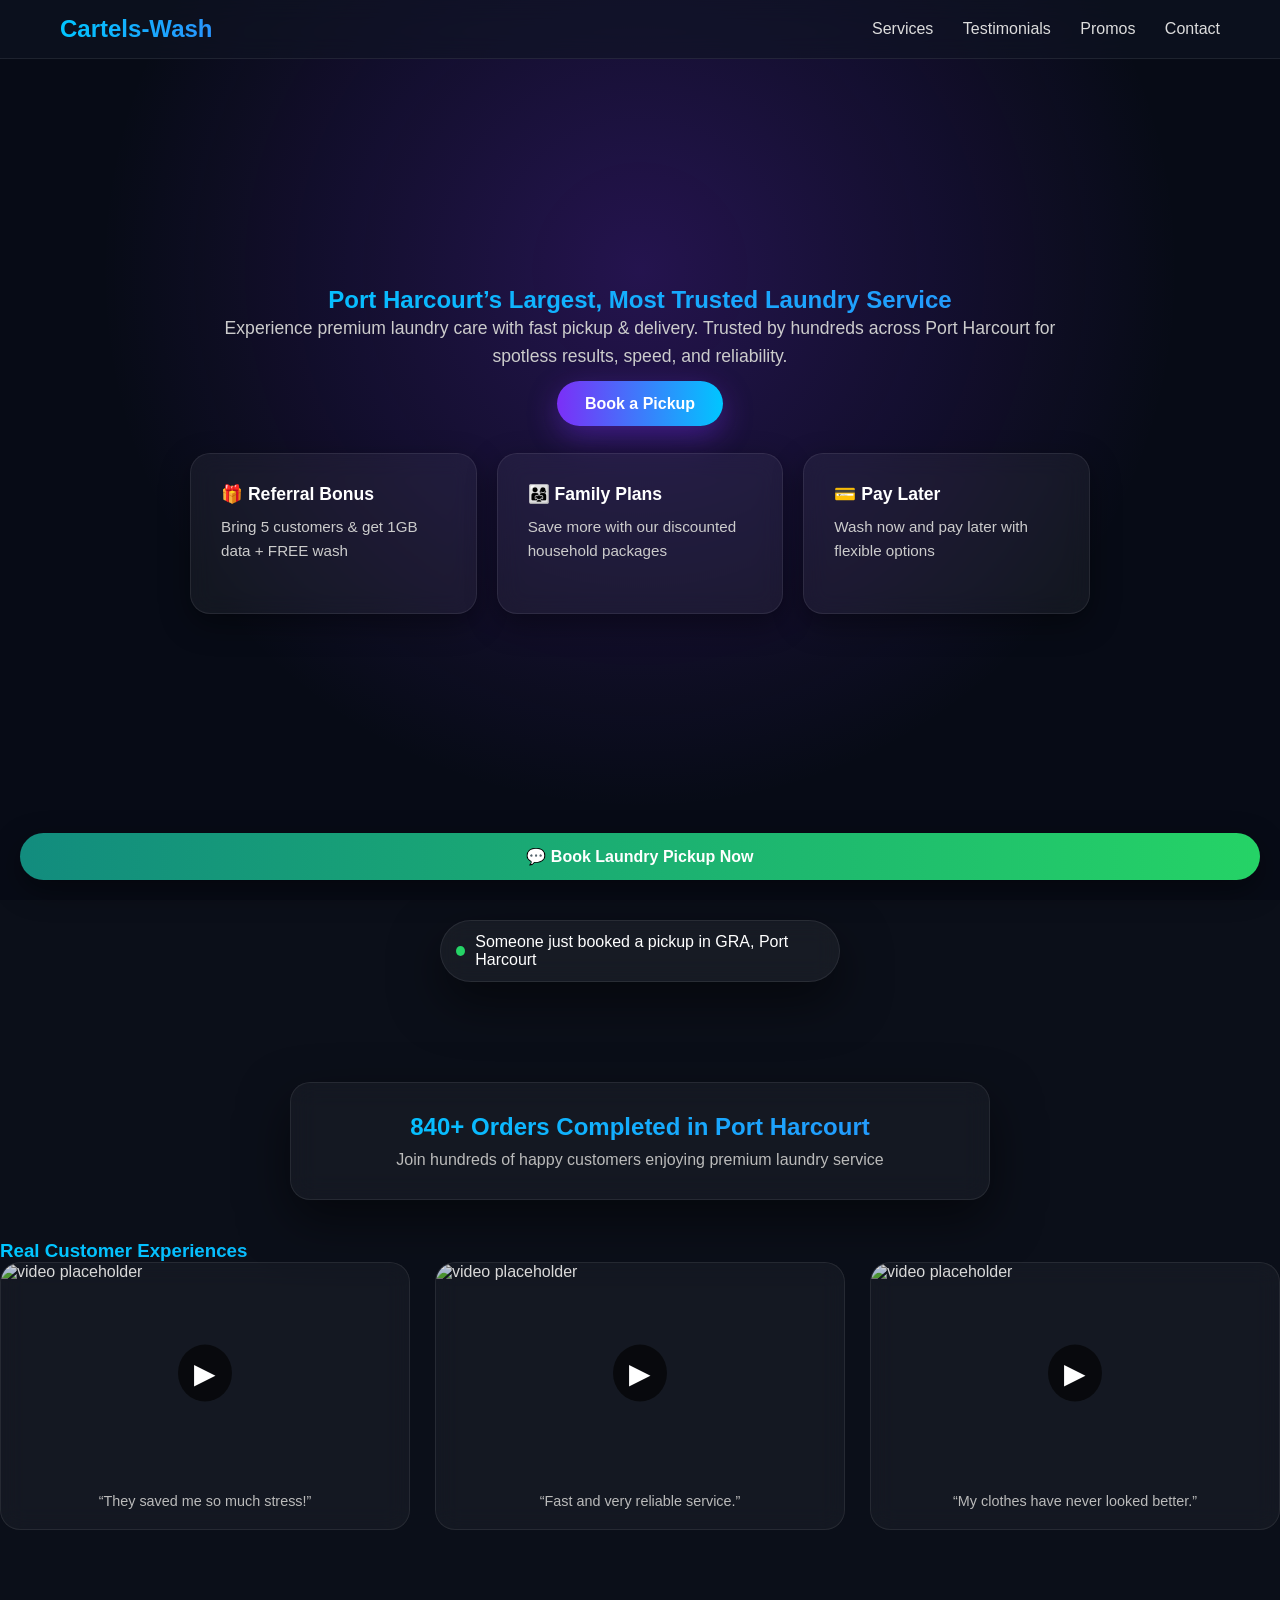
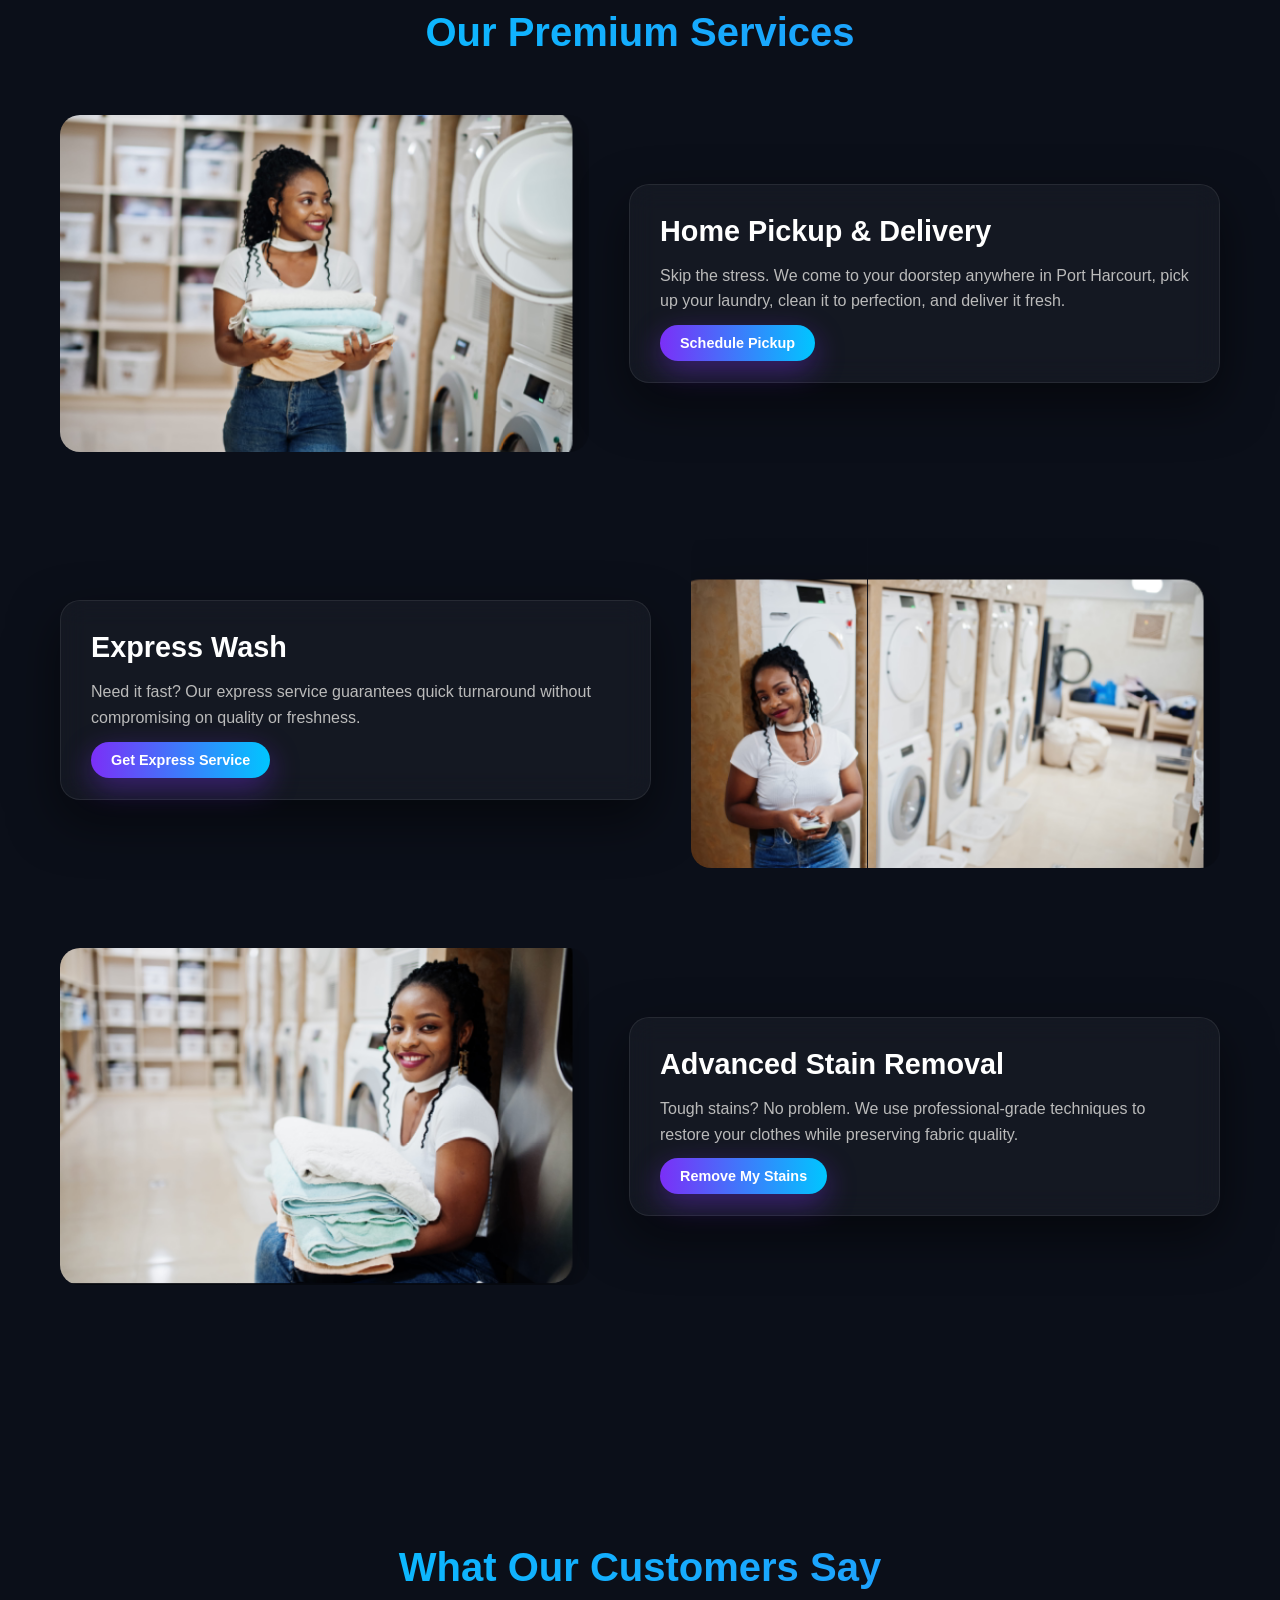
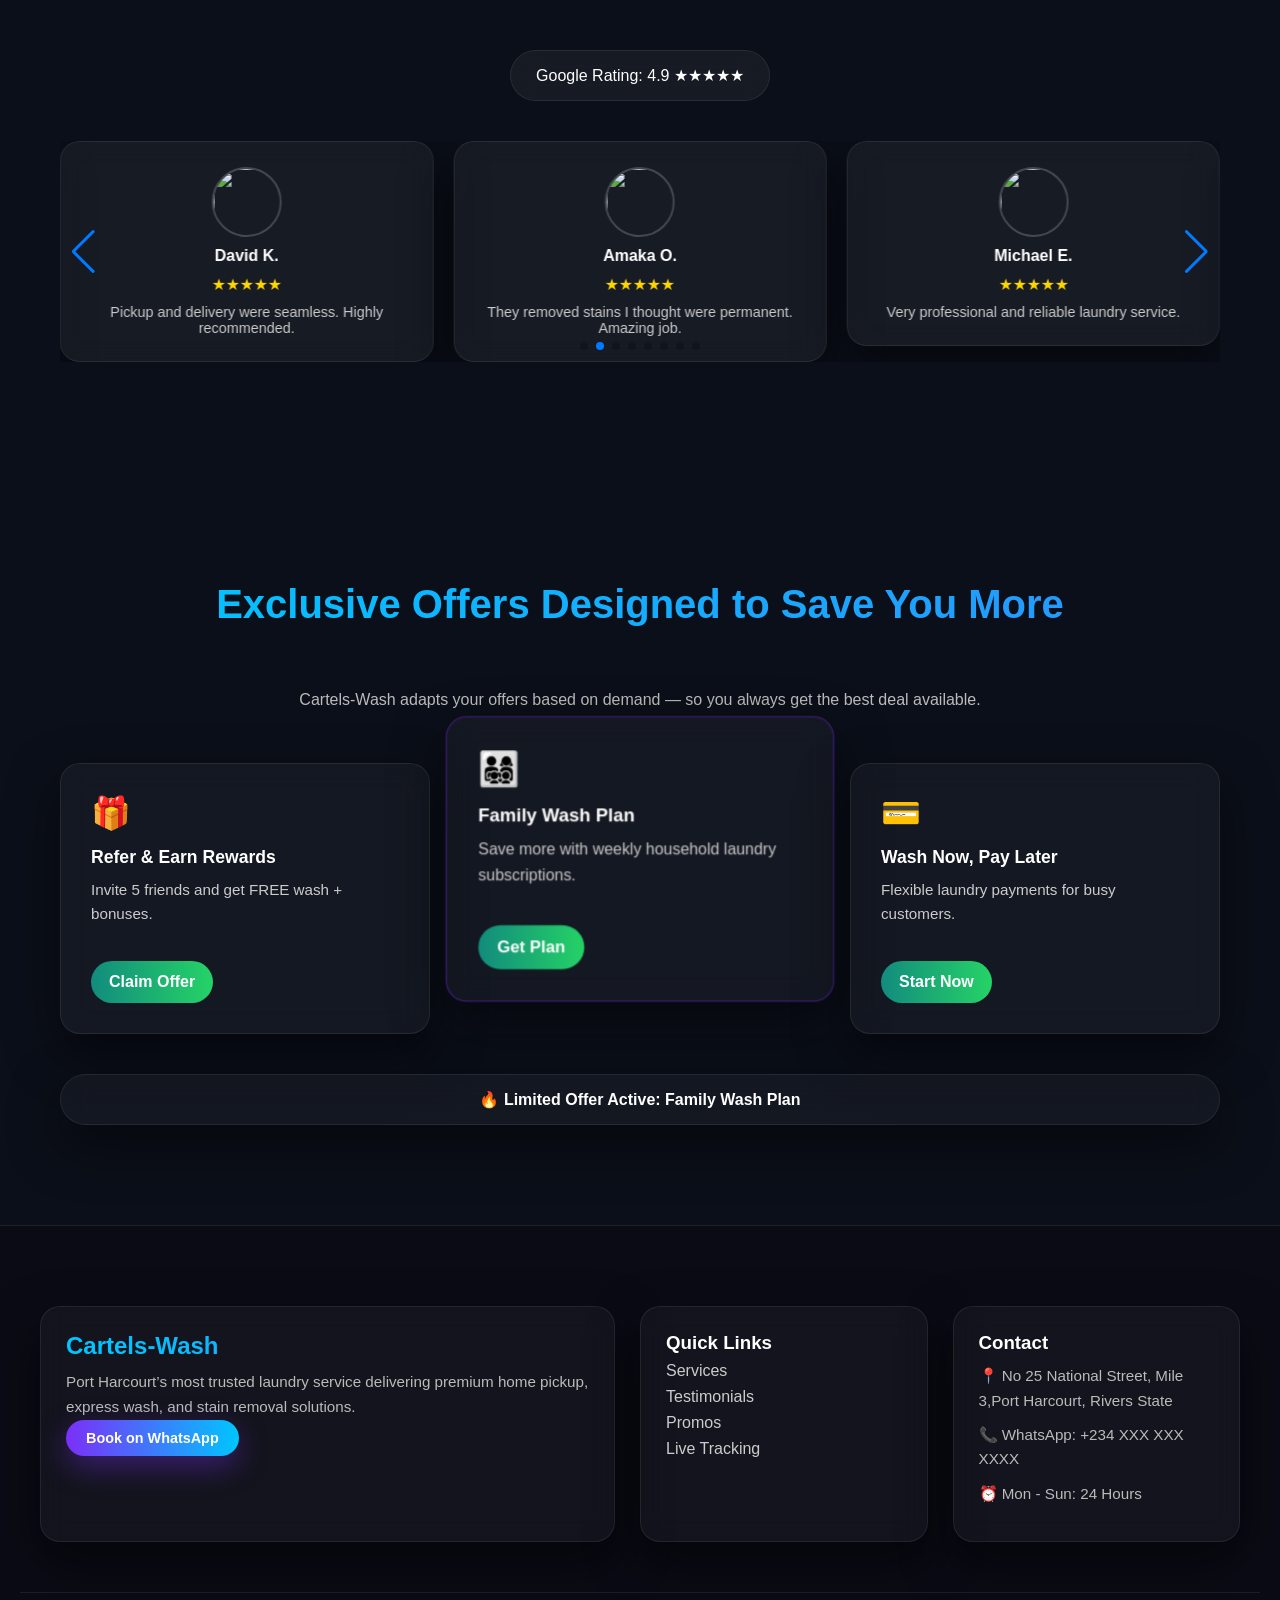
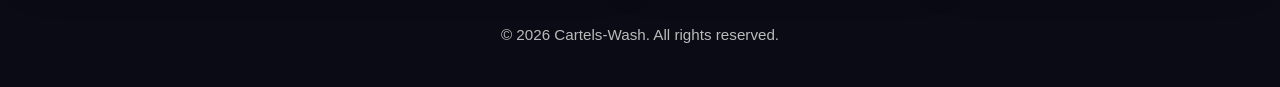
==== index.html @ fe644634 "Initial commit: Cartels-Wash laundry service website" ====
<!DOCTYPE html>
<html lang="en">
<head>
  <meta charset="UTF-8" />
  <meta name="viewport" content="width=device-width, initial-scale=1.0"/>
  <title>Cartels-Wash</title>
  <link rel="stylesheet" href="styles.css" />
  <link rel="stylesheet" href="https://cdn.jsdelivr.net/npm/swiper@11/swiper-bundle.min.css" />
</head>
<body>

  <!-- NAVBAR -->
  <header class="navbar">
    <div class="nav-container">
      <div class="logo">Cartels-Wash</div>

      <nav class="nav-links">
        <a href="#services">Services</a>
        <a href="#testimonials">Testimonials</a>
        <a href="#promos">Promos</a>
        <a href="#contact">Contact</a>
      </nav>

      <div class="menu-toggle">&#9776;</div>
    </div>
  </header>


<section class="hero">

  <!-- 🎬 VIDEO BACKGROUND -->
  <video class="hero-video" autoplay muted loop playsinline>

    <!-- Replace this with your own hosted video later -->
    <source src="videos/30704-383980332_medium.mp4" type="video/mp4">

    Your browser does not support the video tag.

  </video>

  <!-- 🌑 DARK OVERLAY -->
  <div class="hero-overlay"></div>

  <!-- ✨ GLOW EFFECT -->
  <div class="hero-glow"></div>

  <!-- CONTENT -->
  <div class="hero-content">


<h1 class="gradient-text" id="heroTitle">
  Port Harcourt’s Largest, Most Trusted Laundry Service
</h1>

    <p class="hero-sub">
      Experience premium laundry care with fast pickup & delivery.
      Trusted by hundreds across Port Harcourt for spotless results, speed, and reliability.
    </p>

    <a href="https://wa.me/234XXXXXXXXXX?text=Hi%20Cartels-Wash,%20I%20want%20to%20book%20a%20pickup"
       class="cta-btn">

      Book a Pickup

    </a>

    <!-- PROMO CARDS (UNCHANGED) -->
    <div class="hero-promos">

      <div class="promo-card">
        <h3>🎁 Referral Bonus</h3>
        <p>Bring 5 customers & get 1GB data + FREE wash</p>
      </div>

      <div class="promo-card">
        <h3>👨‍👩‍👧 Family Plans</h3>
        <p>Save more with our discounted household packages</p>
      </div>

      <div class="promo-card">
        <h3>💳 Pay Later</h3>
        <p>Wash now and pay later with flexible options</p>
      </div>

    </div>

  </div>

</section>
<script>

const headlines = [
  "Port Harcourt’s Largest, Most Trusted Laundry Service",
  "Premium Laundry Pickup & Delivery at Your Doorstep 🚚",
  "Fast. Clean. Reliable. Laundry You Can Trust 🧼",
  "Same-Day Express Wash for Busy Professionals ⚡",
  "Luxury Fabric Care With Professional Finish ✨"
];

let index = 0;

setInterval(() => {

  const title = document.getElementById("heroTitle");

  // fade out
  title.style.opacity = 0;
  title.style.transform = "translateY(10px)";

  setTimeout(() => {

    index = (index + 1) % headlines.length;
    title.innerText = headlines[index];

    // fade in
    title.style.opacity = 1;
    title.style.transform = "translateY(0px)";

  }, 400);

}, 3500);

</script>


<div class="live-feed glass-card">

  <div class="live-dot"></div>
  <p id="liveText">Someone just booked a pickup in GRA, Port Harcourt</p>

</div>
<script>
const messages = [
  "Someone just booked a pickup in GRA, Port Harcourt",
  "New order confirmed in Rumuokoro 🚀",
  "A customer just scheduled express wash 💨",
  "Laundry pickup booked in Old GRA 🧺",
  "Family plan just activated 👨‍👩‍👧‍👦"
];

let i = 0;

setInterval(() => {
  document.getElementById("liveText").innerText = messages[i];
  i = (i + 1) % messages.length;
}, 3000);
</script>


<div id="exitPopup" class="popup">

  <div class="popup-card glass-card">

    <h2>Wait! Before You Go 👀</h2>

    <p>
      Get <b>FREE pickup delivery</b> on your first order today in Port Harcourt.
      Don’t miss this limited offer.
    </p>

    <a href="https://wa.me/234XXXXXXXXXX?text=Hi%20Cartels-Wash,%20I%20want%20the%20free%20pickup%20offer"
       class="cta-btn">

      Claim Free Pickup

    </a>

    <button onclick="closePopup()">No Thanks</button>

  </div>

</div>
<script>
let shown = false;

document.addEventListener("mouseout", function(e) {
  if (e.clientY < 10 && !shown) {
    document.getElementById("exitPopup").style.display = "flex";
    shown = true;
  }
});

function closePopup() {
  document.getElementById("exitPopup").style.display = "none";
}
</script>


<!-- LIVE COUNTER -->
<section class="counter-section fade-in">
  <div class="counter-box glass-card">
    <h2 class="gradient-text">
      <span id="orderCount">0</span>+ Orders Completed in Port Harcourt
    </h2>
    <p>Join hundreds of happy customers enjoying premium laundry service</p>
  </div>
</section>



<div class="video-testimonials fade-in">

  <h3 class="gradient-text">Real Customer Experiences</h3>

  <div class="video-grid">

    <!-- VIDEO 1 -->
    <div class="video-card">
      <div class="video-placeholder" data-video="video1">
        <img src="https://via.placeholder.com/600x400/1a1f2e/ffffff?text=Customer+Video+1" alt="video placeholder">
        <div class="play-btn">▶</div>
      </div>
      <p>“They saved me so much stress!”</p>
    </div>

    <!-- VIDEO 2 -->
    <div class="video-card">
      <div class="video-placeholder" data-video="video2">
        <img src="https://via.placeholder.com/600x400/1a1f2e/ffffff?text=Customer+Video+2" alt="video placeholder">
        <div class="play-btn">▶</div>
      </div>
      <p>“Fast and very reliable service.”</p>
    </div>

    <!-- VIDEO 3 -->
    <div class="video-card">
      <div class="video-placeholder" data-video="video3">
        <img src="https://via.placeholder.com/600x400/1a1f2e/ffffff?text=Customer+Video+3" alt="video placeholder">
        <div class="play-btn">▶</div>
      </div>
      <p>“My clothes have never looked better.”</p>
    </div>

  </div>
</div>

<script>
document.querySelectorAll('.video-placeholder').forEach(item => {
  item.addEventListener('click', () => {
    
    // SAFE PLACEHOLDER BEHAVIOR
    // Later you can replace this with real video logic

    item.innerHTML = `
      <div style="
        height:220px;
        display:flex;
        align-items:center;
        justify-content:center;
        color:#fff;
        background:#111827;
        font-size:0.9rem;
      ">
        Video will play here (add file later)
      </div>
    `;
  });
});
</script>

<!-- SERVICES -->
<section class="services" id="services">

  <h2 class="section-title gradient-text fade-in">
    Our Premium Services
  </h2>

  <!-- SERVICE 1 -->
  <div class="service-row fade-in">
    <div class="service-image parallax">
      <img src="videos/cheerful-african-american-woman-with-towels-hands-near-washing-machine-selfservice-laundry (1).jpg" alt="">
    </div>

    <div class="service-content glass-card fade-in">
      <h3>Home Pickup & Delivery</h3>
      <p>
        Skip the stress. We come to your doorstep anywhere in Port Harcourt,
        pick up your laundry, clean it to perfection, and deliver it fresh.
      </p>
      <a href="https://wa.link/yourlink" target="_blank" class="cta-btn small">
        Schedule Pickup
      </a>
    </div>
  </div>

  <!-- SERVICE 2 -->
  <div class="service-row reverse fade-in">
    <div class="service-image parallax">
      <img src="videos/expresswash (1).jpg" alt="">
    </div>

    <div class="service-content glass-card fade-in">
      <h3>Express Wash</h3>
      <p>
        Need it fast? Our express service guarantees quick turnaround
        without compromising on quality or freshness.
      </p>
      <a href="https://wa.link/yourlink" target="_blank" class="cta-btn small">
        Get Express Service
      </a>
    </div>
  </div>

  <!-- SERVICE 3 -->
  <div class="service-row fade-in">
    <div class="service-image parallax">
      <img src="videos/expresswash (2).jpg" alt="">
    </div>

    <div class="service-content glass-card fade-in">
      <h3>Advanced Stain Removal</h3>
      <p>
        Tough stains? No problem. We use professional-grade techniques
        to restore your clothes while preserving fabric quality.
      </p>
      <a href="https://wa.link/yourlink" target="_blank" class="cta-btn small">
        Remove My Stains
      </a>
    </div>
  </div>

</section>

<!-- SCRIPTS -->
<script>
/* FADE-IN OBSERVER */
const observer = new IntersectionObserver((entries) => {
  entries.forEach(entry => {
    if (entry.isIntersecting) {
      entry.target.classList.add('show');
    }
  });
}, { threshold: 0 });

document.querySelectorAll('.fade-in').forEach(el => {
  observer.observe(el);
});


/* PARALLAX EFFECT */
window.addEventListener('scroll', () => {
  document.querySelectorAll('.parallax img').forEach(img => {
    const rect = img.getBoundingClientRect();
    const speed = 0.15;

    if (rect.top < window.innerHeight && rect.bottom > 0) {
      const offset = rect.top * speed;
      img.style.transform = `translateY(${offset}px) scale(1.05)`;
    }
  });
});


/* LIVE COUNTER */
let countStarted = false;

const counterObserver = new IntersectionObserver((entries) => {
  entries.forEach(entry => {
    if (entry.isIntersecting && !countStarted) {
      countStarted = true;

      let count = 0;
      const target = 1250;
      const speed = 20;

      const interval = setInterval(() => {
        count += 10;
        document.getElementById('orderCount').innerText = count;

        if (count >= target) {
          document.getElementById('orderCount').innerText = target;
          clearInterval(interval);
        }
      }, speed);
    }
  });
});

counterObserver.observe(document.querySelector('.counter-section'));
</script>



<section class="testimonials" id="testimonials">

  <h2 class="section-title gradient-text">
    What Our Customers Say
  </h2>

  <!-- GOOGLE BADGE -->
  <div class="google-badge">
    <span>Google Rating: 4.9 ★★★★★</span>
  </div>

  <!-- SWIPER -->
  <div class="swiper mySwiper">

    <div class="swiper-wrapper">

      <!-- CARD 1 -->
      <div class="swiper-slide">
        <div class="testimonial-card glass-card">
          <img src="https://randomuser.me/api/portraits/women/1.jpg" class="avatar">
          <h4>Chioma A.</h4>
          <div class="stars">★★★★★</div>
          <p>Best laundry service in Port Harcourt. Super clean and fast!</p>
        </div>
      </div>

      <!-- CARD 2 -->
      <div class="swiper-slide">
        <div class="testimonial-card glass-card">
          <img src="https://randomuser.me/api/portraits/men/2.jpg" class="avatar">
          <h4>David K.</h4>
          <div class="stars">★★★★★</div>
          <p>Pickup and delivery were seamless. Highly recommended.</p>
        </div>
      </div>

      <!-- CARD 3 -->
      <div class="swiper-slide">
        <div class="testimonial-card glass-card">
          <img src="https://randomuser.me/api/portraits/women/3.jpg" class="avatar">
          <h4>Amaka O.</h4>
          <div class="stars">★★★★★</div>
          <p>They removed stains I thought were permanent. Amazing job.</p>
        </div>
      </div>

      <!-- CARD 4 -->
      <div class="swiper-slide">
        <div class="testimonial-card glass-card">
          <img src="https://randomuser.me/api/portraits/men/4.jpg" class="avatar">
          <h4>Michael E.</h4>
          <div class="stars">★★★★★</div>
          <p>Very professional and reliable laundry service.</p>
        </div>
      </div>

      <!-- CARD 5 -->
      <div class="swiper-slide">
        <div class="testimonial-card glass-card">
          <img src="https://randomuser.me/api/portraits/women/5.jpg" class="avatar">
          <h4>Grace N.</h4>
          <div class="stars">★★★★★</div>
          <p>Affordable family plan saved me so much money.</p>
        </div>
      </div>

      <!-- CARD 6 -->
      <div class="swiper-slide">
        <div class="testimonial-card glass-card">
          <img src="https://randomuser.me/api/portraits/men/6.jpg" class="avatar">
          <h4>Samuel T.</h4>
          <div class="stars">★★★★★</div>
          <p>Always on time. Very consistent service quality.</p>
        </div>
      </div>

      <!-- CARD 7 -->
      <div class="swiper-slide">
        <div class="testimonial-card glass-card">
          <img src="https://randomuser.me/api/portraits/women/7.jpg" class="avatar">
          <h4>Joy U.</h4>
          <div class="stars">★★★★★</div>
          <p>Clothes always smell fresh and feel brand new.</p>
        </div>
      </div>

      <!-- CARD 8 -->
      <div class="swiper-slide">
        <div class="testimonial-card glass-card">
          <img src="https://randomuser.me/api/portraits/men/8.jpg" class="avatar">
          <h4>Emeka C.</h4>
          <div class="stars">★★★★★</div>
          <p>Best laundry experience I’ve had in Port Harcourt.</p>
        </div>
      </div>

    </div>

    <!-- CONTROLS -->
    <div class="swiper-pagination"></div>
    <div class="swiper-button-next"></div>
    <div class="swiper-button-prev"></div>

  </div>

</section>



<section class="promos" id="promos">

  <h2 class="section-title gradient-text fade-in">
    Exclusive Offers Designed to Save You More
  </h2>

  <p class="promo-sub fade-in">
    Cartels-Wash adapts your offers based on demand — so you always get the best deal available.
  </p>

  <div class="promo-grid">

    <div class="promo-card glass-card fade-in" data-type="referral">
      <div class="promo-icon">🎁</div>
      <h3>Refer & Earn Rewards</h3>
      <p>Invite 5 friends and get FREE wash + bonuses.</p>
      <a class="promo-btn whatsapp-btn">Claim Offer</a>
    </div>

    <div class="promo-card glass-card fade-in highlight" data-type="family">
      <div class="promo-icon">👨‍👩‍👧‍👦</div>
      <h3>Family Wash Plan</h3>
      <p>Save more with weekly household laundry subscriptions.</p>
      <a class="promo-btn whatsapp-btn">Get Plan</a>
    </div>

    <div class="promo-card glass-card fade-in" data-type="flex">
      <div class="promo-icon">💳</div>
      <h3>Wash Now, Pay Later</h3>
      <p>Flexible laundry payments for busy customers.</p>
      <a class="promo-btn whatsapp-btn">Start Now</a>
    </div>

  </div>

  <!-- LIVE OFFER STATUS -->
  <div class="offer-status glass-card fade-in">
    🔥 Limited Offer Active: <span id="activeOffer">Family Wash Plan</span>
  </div>

</section>

<script>

const phone = "234XXXXXXXXXX";

// Promo data (AI-like logic source)
const promoData = {
  referral: {
    message: "Hi Cartels-Wash, I want to claim the Refer & Earn reward 🎁",
    urgency: "🔥 Limited referral bonus active today!"
  },
  family: {
    message: "Hi Cartels-Wash, I want the Family Wash subscription 👨‍👩‍👧‍👦",
    urgency: "⚡ Most popular plan in Port Harcourt right now!"
  },
  flex: {
    message: "Hi Cartels-Wash, I want Wash Now Pay Later option 💳",
    urgency: "⏳ Flexible payment slots are limited today!"
  }
};

let currentPromo = "family";

// Attach WhatsApp links dynamically
function updateWhatsAppLinks() {

  document.querySelectorAll(".promo-card").forEach(card => {

    const type = card.getAttribute("data-type");

    const btn = card.querySelector(".whatsapp-btn");

    btn.href =
      "https://wa.me/" +
      phone +
      "?text=" +
      encodeURIComponent(promoData[type].message);

  });

}

// Rotate active promo (creates urgency psychology)
function rotatePromo() {

  const keys = Object.keys(promoData);

  let index = 0;

  setInterval(() => {

    currentPromo = keys[index];

    document.getElementById("activeOffer").innerText =
      currentPromo.charAt(0).toUpperCase() + currentPromo.slice(1) + " Plan";

    // highlight active card
    document.querySelectorAll(".promo-card").forEach(card => {
      card.classList.remove("active");
      if (card.getAttribute("data-type") === currentPromo) {
        card.classList.add("active");
      }
    });

    index = (index + 1) % keys.length;

  }, 4000);
}

// Smart hover tracking (behavior signal)
document.querySelectorAll(".promo-card").forEach(card => {
  card.addEventListener("mouseenter", () => {
    const type = card.getAttribute("data-type");
    console.log("User interested in:", type);
  });
});

// INIT
updateWhatsAppLinks();
rotatePromo();

</script>


<footer class="footer fade-in">

  <div class="footer-container">

    <!-- BRAND COLUMN -->
    <div class="footer-brand glass-card">

      <h2 class="gradient-text">Cartels-Wash</h2>

      <p>
        Port Harcourt’s most trusted laundry service delivering premium
        home pickup, express wash, and stain removal solutions.
      </p>

      <a href="https://wa.me/234XXXXXXXXXX?text=Hi%20Cartels-Wash,%20I%20want%20to%20book%20a%20pickup"
         class="cta-btn small">

        Book on WhatsApp

      </a>

    </div>

    <!-- QUICK LINKS -->
    <div class="footer-links glass-card">

      <h3>Quick Links</h3>

      <a href="#services">Services</a>
      <a href="#testimonials">Testimonials</a>
      <a href="#promos">Promos</a>
      <a href="#tracking">Live Tracking</a>

    </div>

    <!-- CONTACT -->
    <div class="footer-contact glass-card">

      <h3>Contact</h3>

      <p>📍 No 25 National Street, Mile 3,Port Harcourt, Rivers State</p>
      <p>📞 WhatsApp: +234 XXX XXX XXXX</p>
      <p>⏰ Mon - Sun: 24 Hours</p>

    </div>

  </div>

  <!-- BOTTOM BAR -->
  <div class="footer-bottom">

<p>© 2026 Cartels-Wash. All rights reserved.</p>

  </div>

</footer>


<a href="https://wa.me/234XXXXXXXXXX?text=Hi%20Cartels-Wash,%20I%20want%20to%20book%20a%20pickup%20for%20laundry"
   class="sticky-whatsapp"
   target="_blank">

  💬 Book Laundry Pickup Now

</a>
<script src="https://cdn.jsdelivr.net/npm/swiper@11/swiper-bundle.min.js"></script>

<script>
const swiper = new Swiper(".mySwiper", {
  loop: true,
  spaceBetween: 20,
  autoplay: {
    delay: 2500,
    disableOnInteraction: false,
  },

  pagination: {
    el: ".swiper-pagination",
    clickable: true,
  },

  navigation: {
    nextEl: ".swiper-button-next",
    prevEl: ".swiper-button-prev",
  },

  breakpoints: {
    0: { slidesPerView: 1 },
    768: { slidesPerView: 2 },
    1024: { slidesPerView: 3 }
  }
});
</script>
</body>
</html>
---- styles.css ----
/* RESET */
* {
  margin: 0;
  padding: 0;
  box-sizing: border-box;
  font-family: 'Segoe UI', sans-serif;
}

body {
  background: #0b0f19;
  color: #fff;
}

/* NAVBAR */
.navbar {
  position: fixed;
  top: 0;
  width: 100%;
  z-index: 1000;
  backdrop-filter: blur(12px);
  background: rgba(15, 20, 35, 0.6);
  border-bottom: 1px solid rgba(255, 255, 255, 0.08);
}

.nav-container {
  max-width: 1200px;
  margin: auto;
  padding: 15px 20px;
  display: flex;
  justify-content: space-between;
  align-items: center;
}

.logo {
  font-size: 1.5rem;
  font-weight: bold;
  background: linear-gradient(270deg, #00c6ff, #7b2ff7, #00c6ff);
  background-size: 600% 600%;
  -webkit-background-clip: text;
  -webkit-text-fill-color: transparent;
  animation: gradientShift 6s ease infinite;
}

.nav-links a {
  margin-left: 25px;
  text-decoration: none;
  color: #ddd;
  transition: 0.3s;
}

.nav-links a:hover {
  color: #fff;
}

.menu-toggle {
  display: none;
  font-size: 1.8rem;
  cursor: pointer;
}

/* HERO WRAPPER */
.hero {
  position: relative;
  height: 100vh;
  overflow: hidden;
  display: flex;
  align-items: center;
  justify-content: center;
  text-align: center;
  padding: 0 20px;
}

/* 🎬 VIDEO BACKGROUND */
.hero-video {
  position: absolute;
  top: 0;
  left: 0;
  width: 100%;
  height: 100%;
  object-fit: cover;
  z-index: 0;
  filter: brightness(0.6) contrast(1.1);
}

/* 🌑 DARK OVERLAY */
.hero-overlay {
  position: absolute;
  inset: 0;
  background: rgba(5, 8, 20, 0.5);
  z-index: 1;
}

/* ✨ GLOW */
.hero-glow {
  position: absolute;
  inset: 0;
  background: radial-gradient(
    circle at 50% 30%,
    rgba(123, 47, 247, 0.25),
    transparent 60%
  );
  z-index: 2;
}

/* CONTENT */
.hero-content {
  position: relative;
  z-index: 3;
  max-width: 900px;
}

/* TEXT */
.hero-sub {
  color: #ccc;
  margin-bottom: 25px;
  font-size: 1.1rem;
  line-height: 1.6;
}

/* PROMO GRID */
.hero-promos {
  margin-top: 40px;
  display: grid;
  grid-template-columns: repeat(3, 1fr);
  gap: 20px;
}

/* MOBILE */
@media (max-width: 900px) {
  .hero-promos {
    grid-template-columns: 1fr;
  }
}

/* GLASS PROMO CARDS */
.promo-card {
  padding: 20px;
  border-radius: 16px;
  backdrop-filter: blur(12px);
  background: rgba(255, 255, 255, 0.05);
  border: 1px solid rgba(255, 255, 255, 0.08);
  text-align: left;
  transition: 0.3s;
  box-shadow: 0 10px 30px rgba(0,0,0,0.4);
}

.promo-card h3 {
  margin-bottom: 10px;
  font-size: 1.1rem;
}

.promo-card p {
  font-size: 0.95rem;
  color: #bbb;
}

/* HOVER EFFECT */
.promo-card:hover {
  transform: translateY(-6px) scale(1.02);
  border: 1px solid rgba(123, 47, 247, 0.4);
  box-shadow: 0 20px 40px rgba(123, 47, 247, 0.3);
}

/* CTA BUTTON */
.cta-btn {
  padding: 14px 28px;
  border-radius: 50px;
  background: linear-gradient(270deg, #00c6ff, #7b2ff7);
  color: #fff;
  text-decoration: none;
  font-weight: bold;
  transition: 0.3s;
  box-shadow: 0 10px 30px rgba(123, 47, 247, 0.4);
}

.cta-btn:hover {
  transform: translateY(-3px);
  box-shadow: 0 15px 40px rgba(123, 47, 247, 0.6);
}

/* GRADIENT TEXT ANIMATION */
.gradient-text {
  background: linear-gradient(270deg, #00c6ff, #7b2ff7, #00c6ff);
  background-size: 600% 600%;
  -webkit-background-clip: text;
  -webkit-text-fill-color: transparent;
  animation: gradientShift 8s ease infinite;
}

/* ANIMATIONS */
@keyframes gradientShift {
  0% { background-position: 0% 50%; }
  50% { background-position: 100% 50%; }
  100% { background-position: 0% 50%; }
}

@keyframes fadeIn {
  from {
    opacity: 0;
    transform: translateY(20px);
  }
  to {
    opacity: 1;
    transform: translateY(0);
  }
}

/* RESPONSIVE */
@media (max-width: 768px) {
  .nav-links {
    display: none;
  }

  .menu-toggle {
    display: block;
  }
}


/* FADE-IN */
.fade-in {
  opacity: 1;
  transform: translateY(40px);
  transition: all 0.8s ease;
}

.fade-in.show {
  opacity: 1;
  transform: translateY(0);
}

/* COUNTER */
.counter-section {
  padding: 80px 20px 40px;
  text-align: center;
}

.counter-box {
  max-width: 700px;
  margin: auto;
  padding: 30px;
}

.counter-box p {
  color: #bbb;
  margin-top: 10px;
}

/* SERVICES */
.services {
  padding: 80px 20px 100px;
  max-width: 1200px;
  margin: auto;
}

.section-title {
  text-align: center;
  font-size: 2.5rem;
  margin-bottom: 60px;
}

/* LAYOUT */
.service-row {
  display: flex;
  align-items: center;
  gap: 40px;
  margin-bottom: 80px;
}

.service-row.reverse {
  flex-direction: row-reverse;
}

/* PARALLAX IMAGE */
.service-image {
  flex: 1;
  overflow: hidden;
  border-radius: 20px;
}

.service-image img {
  width: 100%;
  max-width: 500px;
  border-radius: 20px;
  transition: transform 0.2s ease-out;
  will-change: transform;
  box-shadow: 0 20px 50px rgba(0,0,0,0.5);
}

/* GLASS CARD */
.glass-card {
  flex: 1;
  padding: 30px;
  border-radius: 20px;
  backdrop-filter: blur(14px);
  background: rgba(255, 255, 255, 0.04);
  border: 1px solid rgba(255,255,255,0.08);
  box-shadow: 0 20px 50px rgba(0,0,0,0.5);
}

/* TEXT */
.service-content h3 {
  font-size: 1.8rem;
  margin-bottom: 15px;
}

.service-content p {
  color: #bbb;
  margin-bottom: 20px;
  line-height: 1.6;
}

/* SMALL CTA */
.cta-btn.small {
  padding: 10px 20px;
  font-size: 0.9rem;
}

/* MOBILE */
@media (max-width: 900px) {
  .service-row {
    flex-direction: column;
    text-align: center;
  }

  .service-row.reverse {
    flex-direction: column;
  }

  .service-image img {
    max-width: 100%;
  }
}


/* SECTION */
.testimonials {
  padding: 100px 20px;
  max-width: 1200px;
  margin: auto;
}

/* SWIPER */
.swiper {
  padding: 40px 0;
}

/* CARD */
.testimonial-card {
  text-align: center;
  padding: 30px;
  border-radius: 20px;
}

/* AVATAR */
.avatar {
  width: 70px;
  height: 70px;
  border-radius: 50%;
  margin-bottom: 15px;
  border: 2px solid rgba(255,255,255,0.2);
}

/* NAME */
.testimonial-card h4 {
  margin-bottom: 5px;
}

/* STARS */
.stars {
  color: gold;
  margin-bottom: 10px;
}

/* TEXT */
.testimonial-card p {
  color: #bbb;
  font-size: 0.95rem;
}

/* NAV BUTTONS */
.swiper-button-next,
.swiper-button-prev {
  color: #fff;
}

/* PAGINATION */
.swiper-pagination-bullet {
  background: #aaa;
}

.swiper-pagination-bullet-active {
  background: #7b2ff7;
}

.google-badge {
  display: flex;
  align-items: center;
  gap: 15px;
  justify-content: center;
  margin: 20px auto 40px;
  padding: 15px 25px;
  border-radius: 50px;
  backdrop-filter: blur(12px);
  background: rgba(255,255,255,0.05);
  border: 1px solid rgba(255,255,255,0.08);
  width: fit-content;
}

.google-badge img {
  width: 28px;
}

.google-text {
  text-align: left;
}

.google-text .rating {
  font-weight: bold;
  color: #fff;
}

.google-text p {
  font-size: 0.85rem;
  color: #bbb;
}



/* GRID */
.video-grid {
  display: grid;
  grid-template-columns: repeat(3, 1fr);
  gap: 25px;
}

/* CARD */
.video-card {
  border-radius: 20px;
  overflow: hidden;
  backdrop-filter: blur(12px);
  background: rgba(255,255,255,0.04);
  border: 1px solid rgba(255,255,255,0.08);
  padding-bottom: 10px;
}

/* PLACEHOLDER WRAPPER */
.video-placeholder {
  position: relative;
  cursor: pointer;
}

/* IMAGE */
.video-placeholder img {
  width: 100%;
  height: 220px;
  object-fit: cover;
  display: block;
  filter: brightness(0.85);
}

/* PLAY BUTTON */
.play-btn {
  position: absolute;
  top: 50%;
  left: 50%;
  transform: translate(-50%,-50%);
  font-size: 28px;
  background: rgba(0,0,0,0.6);
  padding: 12px 16px;
  border-radius: 50%;
  color: #fff;
  pointer-events: none;
}

/* TEXT */
.video-card p {
  font-size: 0.9rem;
  color: #bbb;
  padding: 10px;
  text-align: center;
}

/* MOBILE */
@media (max-width: 900px) {
  .video-grid {
    grid-template-columns: 1fr;
  }
}


.testimonials {
  padding: 80px 20px;
  max-width: 1200px;
  margin: auto;
  text-align: center;
}

.swiper {
  padding: 40px 0;
}

/* CARD */
.testimonial-card {
  padding: 25px;
  border-radius: 20px;
  background: rgba(255,255,255,0.05);
  border: 1px solid rgba(255,255,255,0.08);
  backdrop-filter: blur(12px);
}

/* AVATAR */
.avatar {
  width: 70px;
  height: 70px;
  border-radius: 50%;
  margin-bottom: 10px;
}

/* STARS */
.stars {
  color: gold;
  margin: 10px 0;
}

/* TEXT */
.testimonial-card p {
  color: #ccc;
  font-size: 0.9rem;
}

/* NAV */
.swiper-button-next,
.swiper-button-prev {
  color: #fff;
}

/* PAGINATION */
.swiper-pagination-bullet {
  background: #777;
}

.swiper-pagination-bullet-active {
  background: #7b2ff7;
}


.promos {
  padding: 100px 20px;
  max-width: 1200px;
  margin: auto;
  text-align: center;
}

.promo-sub {
  color: #bbb;
  max-width: 700px;
  margin: 15px auto 50px;
  line-height: 1.6;
}

/* GRID */
.promo-grid {
  display: grid;
  grid-template-columns: repeat(3, 1fr);
  gap: 25px;
}

/* CARD */
.promo-card {
  padding: 30px;
  border-radius: 20px;
  text-align: left;
  position: relative;
  transition: 0.3s;
}

/* HIGHLIGHT CARD (CENTER OFFER) */
.promo-card.highlight {
  border: 1px solid rgba(123,47,247,0.5);
  transform: scale(1.05);
}

/* ICON */
.promo-icon {
  font-size: 2rem;
  margin-bottom: 15px;
}

/* TEXT */
.promo-card h3 {
  margin-bottom: 10px;
}

.promo-card p {
  color: #ccc;
  font-size: 0.95rem;
  line-height: 1.6;
  margin-bottom: 20px;
}

/* BUTTON */
.promo-btn {
  display: inline-block;
  padding: 12px 18px;
  border-radius: 50px;
  background: linear-gradient(270deg,#00c6ff,#7b2ff7);
  color: #fff;
  text-decoration: none;
  font-weight: bold;
  transition: 0.3s;
}

.promo-btn:hover {
  transform: translateY(-3px);
  box-shadow: 0 15px 40px rgba(123,47,247,0.4);
}

/* HOVER EFFECT */
.promo-card:hover {
  transform: translateY(-8px);
  border: 1px solid rgba(255,255,255,0.2);
}

/* RESPONSIVE */
@media (max-width: 900px) {
  .promo-grid {
    grid-template-columns: 1fr;
  }

  .promo-card.highlight {
    transform: none;
  }
}


.sticky-whatsapp {
  position: fixed;
  bottom: 20px;
  left: 20px;
  right: 20px;
  background: linear-gradient(270deg,#25D366,#128C7E);
  color: white;
  text-align: center;
  padding: 14px;
  border-radius: 50px;
  font-weight: bold;
  z-index: 9999;
  box-shadow: 0 10px 30px rgba(0,0,0,0.4);
  animation: pulse 2s infinite;
  text-decoration: none;
}

@keyframes pulse {
  0% { transform: scale(1); }
  50% { transform: scale(1.03); }
  100% { transform: scale(1); }
}


.live-feed {
  max-width: 400px;
  margin: 20px auto;
  padding: 12px 15px;
  display: flex;
  align-items: center;
  gap: 10px;
  border-radius: 50px;
  backdrop-filter: blur(12px);
  background: rgba(255,255,255,0.05);
  border: 1px solid rgba(255,255,255,0.08);
}

.live-dot {
  width: 10px;
  height: 10px;
  background: #25D366;
  border-radius: 50%;
  animation: pulseDot 1.5s infinite;
}

@keyframes pulseDot {
  0% { transform: scale(1); opacity: 1; }
  50% { transform: scale(1.5); opacity: 0.5; }
  100% { transform: scale(1); opacity: 1; }
}


.popup {
  position: fixed;
  top: 0;
  left: 0;
  width: 100%;
  height: 100%;
  background: rgba(0,0,0,0.7);
  display: none;
  justify-content: center;
  align-items: center;
  z-index: 10000;
}

.popup-card {
  max-width: 400px;
  text-align: center;
  padding: 30px;
  border-radius: 20px;
}

.popup-card button {
  margin-top: 15px;
  background: transparent;
  border: 1px solid #fff;
  color: #fff;
  padding: 8px 15px;
  border-radius: 20px;
  cursor: pointer;
}


.footer {
  padding: 80px 20px 30px;
  background: rgba(10,12,20,0.9);
  border-top: 1px solid rgba(255,255,255,0.08);
}

/* GRID */
.footer-container {
  max-width: 1200px;
  margin: auto;
  display: grid;
  grid-template-columns: 2fr 1fr 1fr;
  gap: 25px;
}

/* CARDS */
.footer-brand,
.footer-links,
.footer-contact {
  padding: 25px;
  border-radius: 20px;
}

/* TEXT */
.footer p {
  color: #bbb;
  font-size: 0.95rem;
  line-height: 1.6;
  margin: 10px 0;
}

/* LINKS */
.footer-links a {
  display: block;
  color: #ccc;
  text-decoration: none;
  margin: 8px 0;
  transition: 0.3s;
}

.footer-links a:hover {
  color: #fff;
  transform: translateX(5px);
}

/* BOTTOM BAR */
.footer-bottom {
  margin-top: 50px;
  text-align: center;
  padding-top: 20px;
  border-top: 1px solid rgba(255,255,255,0.08);
  color: #777;
}

/* RESPONSIVE */
@media (max-width: 900px) {
  .footer-container {
    grid-template-columns: 1fr;
  }
}


/* ACTIVE PROMO HIGHLIGHT */
.promo-card.active {
  transform: scale(1.07);
  border: 1px solid rgba(123,47,247,0.6);
  box-shadow: 0 20px 50px rgba(123,47,247,0.25);
}

/* BUTTON */
.whatsapp-btn {
  display: inline-block;
  padding: 12px 18px;
  border-radius: 50px;
  background: linear-gradient(270deg,#25D366,#128C7E);
  color: white;
  text-decoration: none;
  font-weight: bold;
  margin-top: 15px;
}

/* OFFER STATUS BAR */
.offer-status {
  margin-top: 40px;
  padding: 15px;
  border-radius: 50px;
  text-align: center;
  font-weight: bold;
  color: #fff;
}


#heroTitle {
  transition: all 0.5s ease;
  will-change: opacity, transform;
}
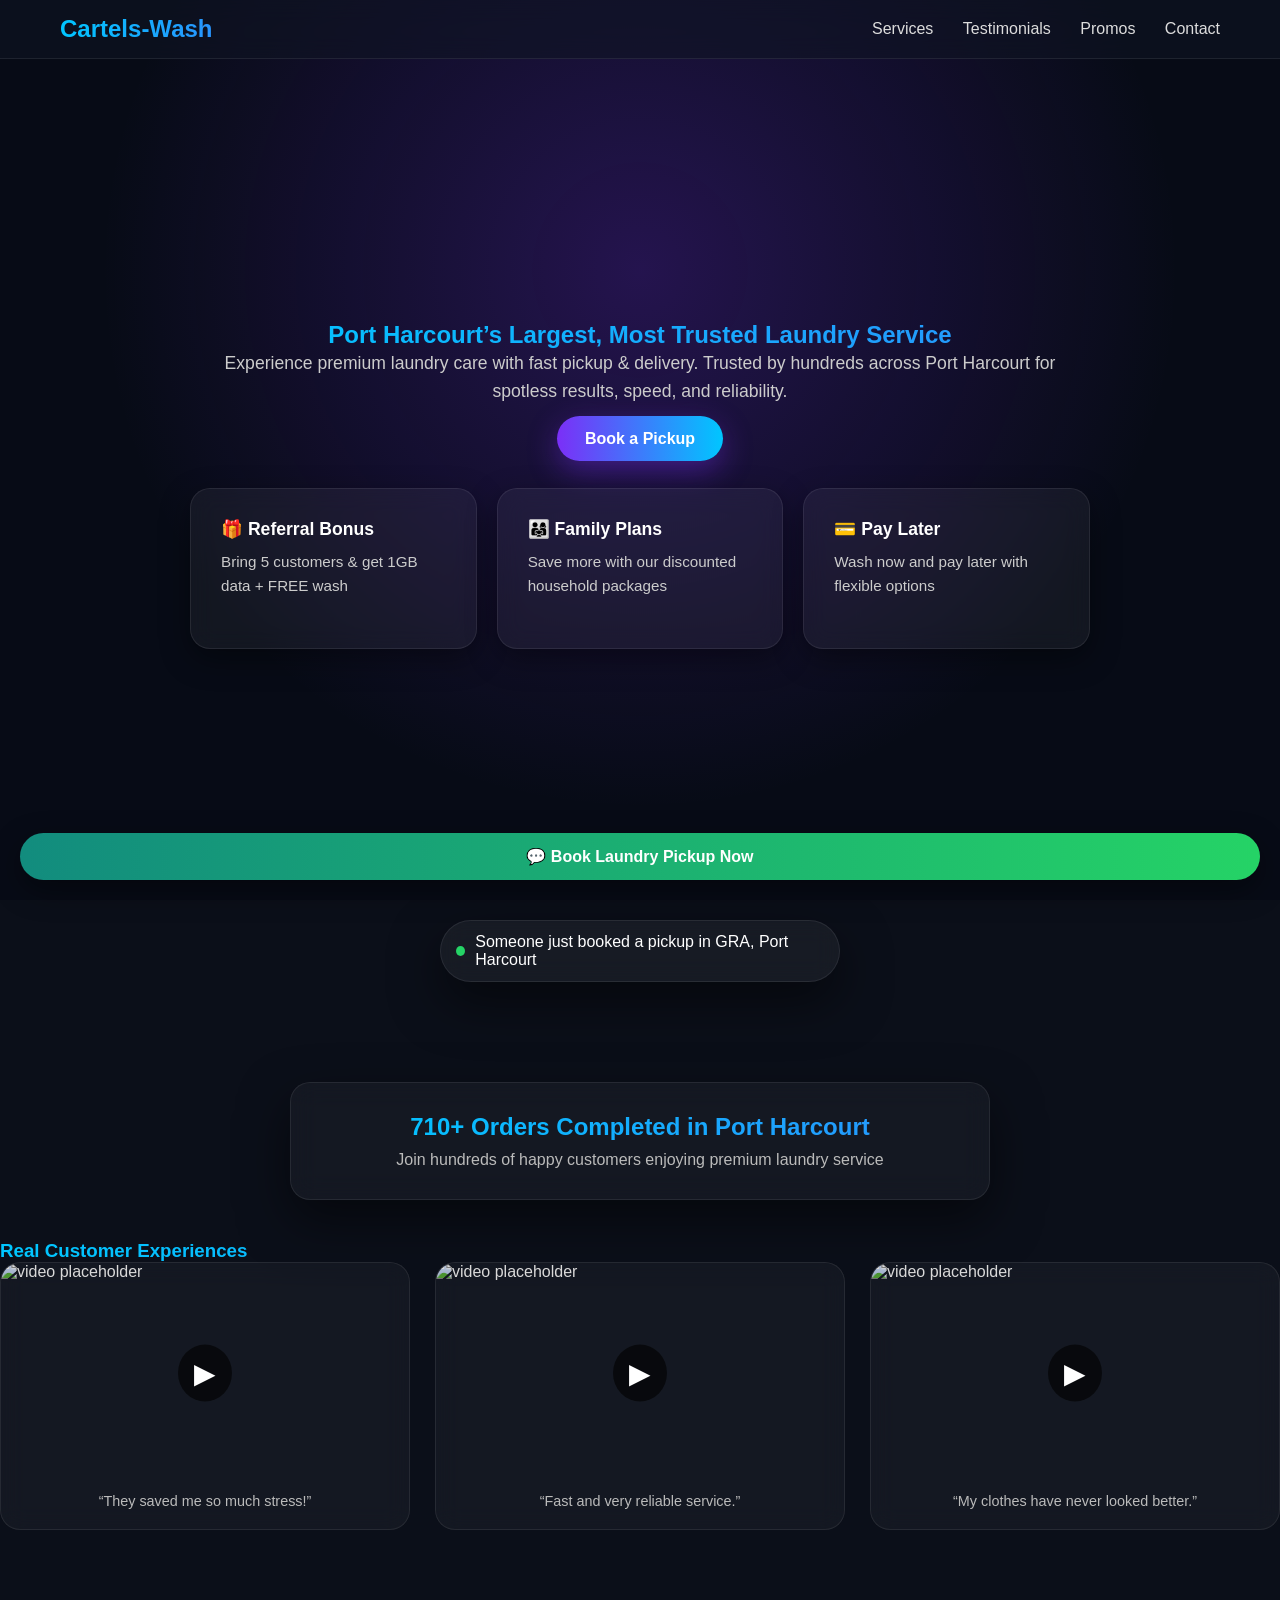
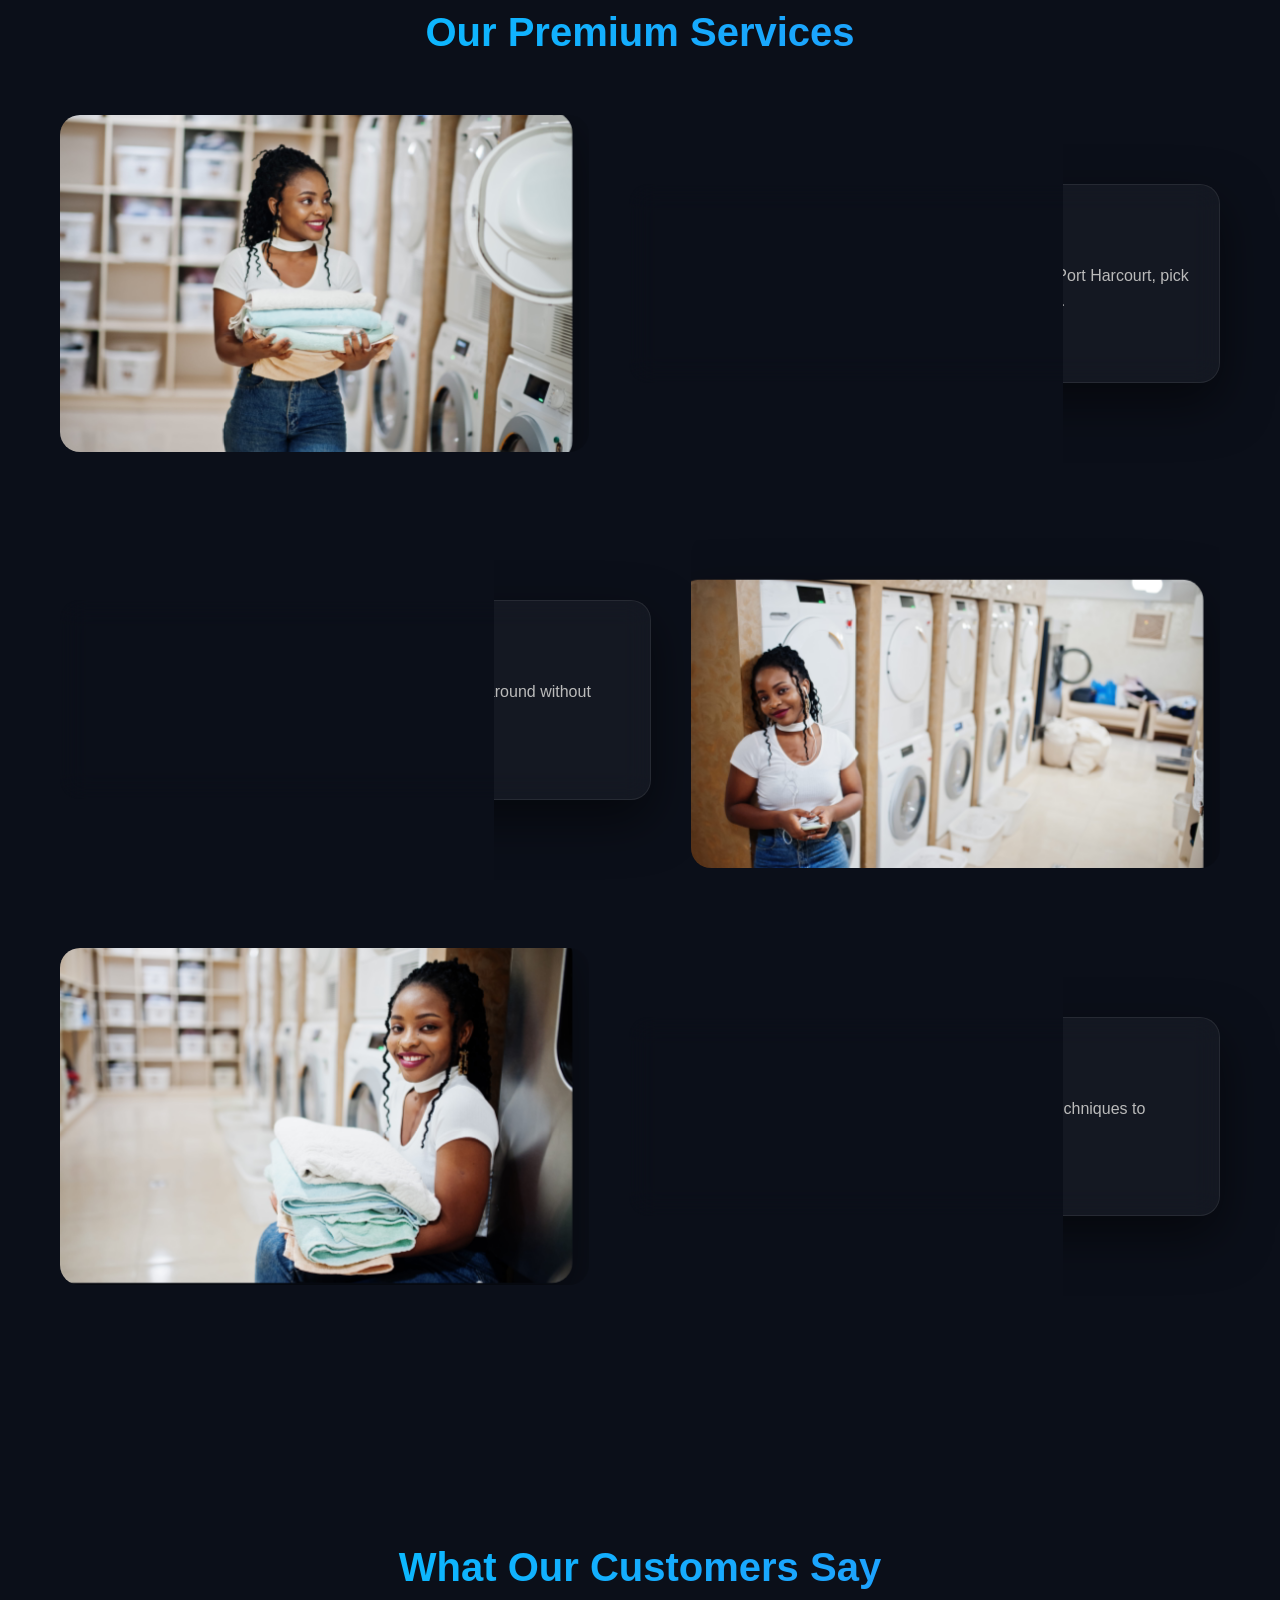
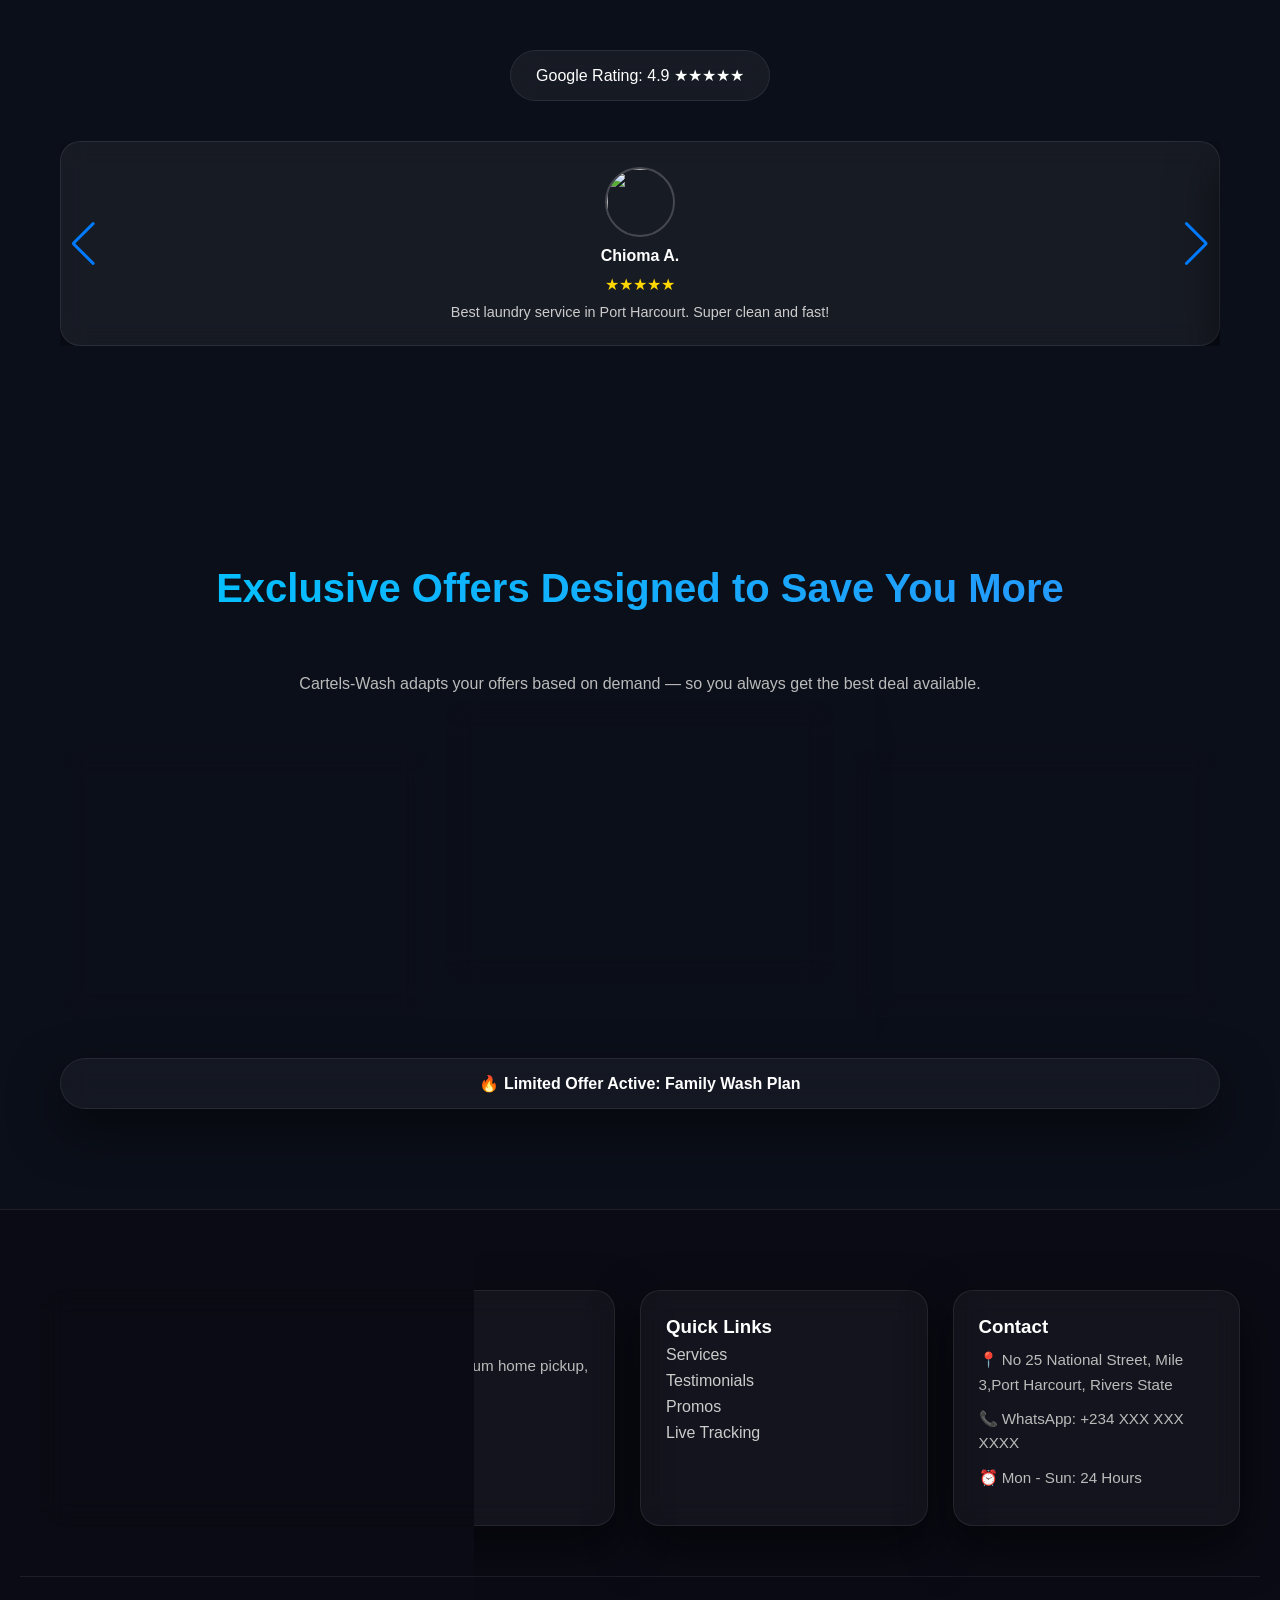
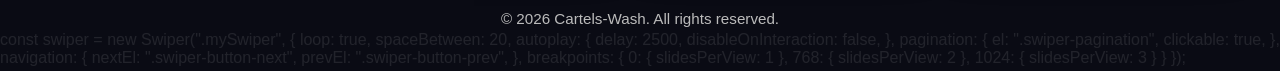
==== commit 8d472e37: "Fix navbar hamburger menu, prevent hero text overlap, and improve mobile responsiveness" ====
--- a/index.html
+++ b/index.html
@@ -680,9 +680,15 @@
   💬 Book Laundry Pickup Now
 
 </a>
-<script src="https://cdn.jsdelivr.net/npm/swiper@11/swiper-bundle.min.js"></script>
-
 <script>
+// Hamburger menu toggle
+const menuToggle = document.querySelector('.menu-toggle');
+const navLinks = document.querySelector('.nav-links');
+
+menuToggle.addEventListener('click', () => {
+  navLinks.classList.toggle('active');
+});
+</script>
 const swiper = new Swiper(".mySwiper", {
   loop: true,
   spaceBetween: 20,
--- a/styles.css
+++ b/styles.css
@@ -67,7 +67,7 @@
   align-items: center;
   justify-content: center;
   text-align: center;
-  padding: 0 20px;
+  padding: 70px 20px 0 20px;
 }
 
 /* 🎬 VIDEO BACKGROUND */
@@ -208,11 +208,59 @@
 /* RESPONSIVE */
 @media (max-width: 768px) {
   .nav-links {
+    position: absolute;
+    top: 100%;
+    left: 0;
+    width: 100%;
+    background: rgba(15, 20, 35, 0.9);
+    backdrop-filter: blur(12px);
+    flex-direction: column;
+    padding: 20px 0;
     display: none;
+  }
+
+  .nav-links.active {
+    display: flex;
+  }
+
+  .nav-links a {
+    margin: 10px 0;
+    margin-left: 0;
+    text-align: center;
   }
 
   .menu-toggle {
     display: block;
+  }
+
+  .hero h1 {
+    font-size: 2rem;
+  }
+
+  .hero-promos {
+    grid-template-columns: 1fr;
+  }
+}
+
+@media (max-width: 480px) {
+  .hero h1 {
+    font-size: 1.8rem;
+  }
+
+  .hero-sub {
+    font-size: 1rem;
+  }
+
+  .logo {
+    font-size: 1.3rem;
+  }
+
+  .nav-container {
+    padding: 10px 15px;
+  }
+
+  .hero {
+    padding: 60px 15px 0 15px;
   }
 }
 
